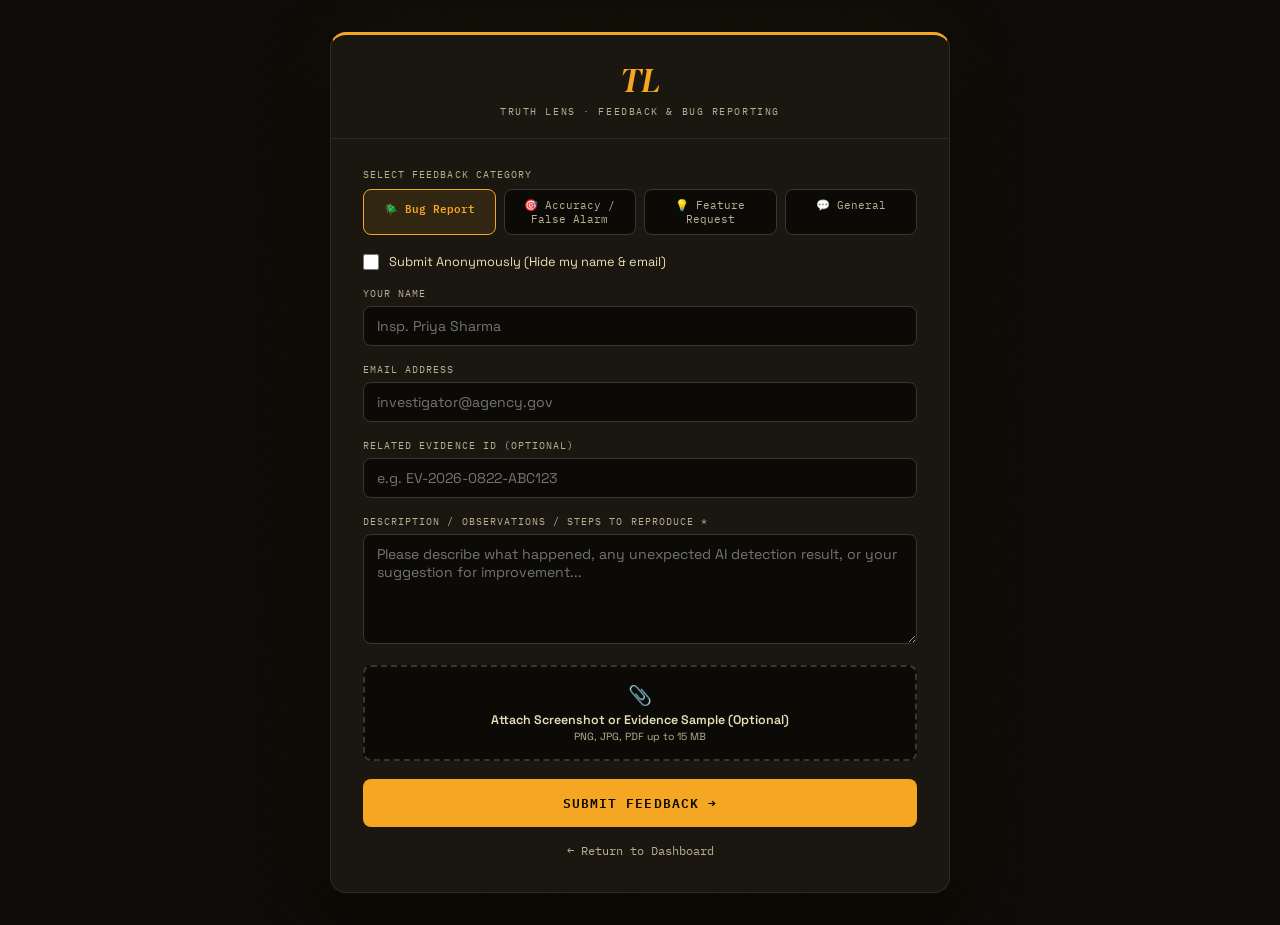
==== app/static/feedback.html @ 5a409f30 "feat(security): Disposable Email Filter, 6-Digit OTP Email Verification, Guest Mode Limitations, Dat" ====
<!DOCTYPE html>
<html lang="en">
<head>
<meta charset="UTF-8">
<meta name="viewport" content="width=device-width, initial-scale=1.0">
<title>Truth Lens · Feedback & Bug Reports</title>
<link rel="preconnect" href="https://fonts.googleapis.com">
<link href="https://fonts.googleapis.com/css2?family=DM+Serif+Display:ital@0;1&family=IBM+Plex+Mono:wght@400;500;600&family=Space+Grotesk:wght@300;400;500;600;700&display=swap" rel="stylesheet">
<style>
*,*::before,*::after{box-sizing:border-box;margin:0;padding:0}
:root{
  --amber:#F5A623;--amber-dim:#C8841A;--cream:#E8DFB8;
  --cream-dim:#B8AF92;--ink:#0C0A06;--ink-mid:#1A1710;
  --ink-light:#2A2620;--phosphor:#39D353;--red:#E05252;
  --mono:'IBM Plex Mono',monospace;--sans:'Space Grotesk',sans-serif;--serif:'DM Serif Display',serif;
}
html,body{min-height:100%;background:var(--ink);color:var(--cream);font-family:var(--sans)}
body{
  display:flex;flex-direction:column;align-items:center;justify-content:center;
  padding:32px 16px;
  background-image:url("data:image/svg+xml,%3Csvg xmlns='http://www.w3.org/2000/svg' width='400' height='400'%3E%3Cfilter id='n'%3E%3CfeTurbulence type='fractalNoise' baseFrequency='0.75' numOctaves='4' stitchTiles='stitch'/%3E%3C/filter%3E%3Crect width='400' height='400' filter='url(%23n)' opacity='0.025'/%3E%3C/svg%3E");
}
.feedback-wrap{
  width:100%;max-width:620px;
  background:var(--ink-mid);border:1px solid #2E2A22;
  border-top:3px solid var(--amber);
  border-radius:16px;overflow:hidden;
  box-shadow:0 0 80px rgba(245,166,35,0.06),0 24px 64px rgba(0,0,0,0.7);
}
.header{padding:28px 32px 20px;border-bottom:1px solid #2E2A22;text-align:center}
.brand{font-family:var(--serif);font-style:italic;font-size:2.2rem;color:var(--amber);line-height:1;margin-bottom:6px}
.subhead{font-family:var(--mono);font-size:0.65rem;color:var(--cream-dim);letter-spacing:0.15em;text-transform:uppercase}
.body{padding:28px 32px 32px}
.cat-group{display:flex;gap:8px;margin-bottom:18px;flex-wrap:wrap}
.cat-pill{
  flex:1;min-width:120px;padding:8px 12px;border:1px solid #3A3530;border-radius:8px;
  background:var(--ink);color:var(--cream-dim);font-family:var(--mono);font-size:0.7rem;
  text-align:center;cursor:pointer;transition:all 0.2s;user-select:none;
}
.cat-pill.active{border-color:var(--amber);background:rgba(245,166,35,0.1);color:var(--amber);font-weight:600}
.field{margin-bottom:16px}
.field label{display:block;font-family:var(--mono);font-size:0.65rem;letter-spacing:0.1em;text-transform:uppercase;color:var(--cream-dim);margin-bottom:6px}
.field input, .field textarea, .field select{
  width:100%;padding:10px 13px;background:var(--ink);border:1px solid #3A3530;
  border-radius:8px;color:var(--cream);font-family:var(--sans);font-size:0.88rem;
  outline:none;transition:border-color 0.2s,box-shadow 0.2s;
}
.field input:focus, .field textarea:focus{border-color:var(--amber);box-shadow:0 0 0 3px rgba(245,166,35,0.1)}
.field textarea{resize:vertical;min-height:110px}
.anon-check{display:flex;align-items:center;gap:10px;margin-bottom:16px;cursor:pointer}
.anon-check input{width:16px;height:16px;accent-color:var(--amber);cursor:pointer}
.anon-check label{font-size:0.8rem;color:var(--cream);cursor:pointer}
.dropzone{
  border:2px dashed #3A3530;border-radius:8px;padding:16px;text-align:center;
  background:var(--ink);cursor:pointer;transition:all 0.2s;margin-bottom:18px;
}
.dropzone:hover{border-color:var(--amber);background:rgba(245,166,35,0.02)}
.btn{
  width:100%;padding:13px;background:var(--amber);color:var(--ink);border:none;
  border-radius:8px;font-family:var(--mono);font-size:0.8rem;font-weight:600;
  letter-spacing:0.08em;text-transform:uppercase;cursor:pointer;transition:all 0.2s;
}
.btn:hover{background:var(--amber-dim);transform:translateY(-1px);box-shadow:0 4px 16px rgba(245,166,35,0.25)}
.btn:disabled{opacity:0.5;cursor:not-allowed;transform:none;box-shadow:none}
.btn-back{
  display:inline-block;margin-top:16px;color:var(--cream-dim);font-family:var(--mono);
  font-size:0.72rem;text-decoration:none;transition:color 0.2s;
}
.btn-back:hover{color:var(--amber)}
.msg-box{padding:12px 16px;border-radius:8px;margin-bottom:16px;font-size:0.82rem;display:none}
.msg-ok{background:rgba(57,211,83,0.1);border:1px solid rgba(57,211,83,0.3);color:var(--phosphor)}
.msg-err{background:rgba(224,82,82,0.1);border:1px solid rgba(224,82,82,0.3);color:#E08282}
</style>
</head>
<body>

<div class="feedback-wrap">
  <div class="header">
    <div class="brand">TL</div>
    <div class="subhead">Truth Lens &middot; Feedback &amp; Bug Reporting</div>
  </div>
  <div class="body">
    <div class="msg-box msg-ok" id="msg-ok"></div>
    <div class="msg-box msg-err" id="msg-err"></div>

    <form id="feedback-form" onsubmit="submitFeedback(event)">
      <div style="font-family:var(--mono);font-size:0.65rem;letter-spacing:0.1em;text-transform:uppercase;color:var(--cream-dim);margin-bottom:8px">
        Select Feedback Category
      </div>
      <div class="cat-group">
        <div class="cat-pill active" onclick="selectCat(this, 'BUG_REPORT')">🪲 Bug Report</div>
        <div class="cat-pill" onclick="selectCat(this, 'ACCURACY_OBSERVATION')">🎯 Accuracy / False Alarm</div>
        <div class="cat-pill" onclick="selectCat(this, 'FEATURE_REQUEST')">💡 Feature Request</div>
        <div class="cat-pill" onclick="selectCat(this, 'GENERAL_FEEDBACK')">💬 General</div>
      </div>
      <input type="hidden" id="category" value="BUG_REPORT">

      <div class="anon-check">
        <input type="checkbox" id="is-anon" onchange="toggleAnon(this.checked)">
        <label for="is-anon">Submit Anonymously (Hide my name &amp; email)</label>
      </div>

      <div id="ident-fields">
        <div class="field">
          <label>Your Name</label>
          <input type="text" id="fb-name" placeholder="Insp. Priya Sharma">
        </div>
        <div class="field">
          <label>Email Address</label>
          <input type="email" id="fb-email" placeholder="investigator@agency.gov">
        </div>
      </div>

      <div class="field">
        <label>Related Evidence ID (Optional)</label>
        <input type="text" id="fb-ev-id" placeholder="e.g. EV-2026-0822-ABC123">
      </div>

      <div class="field">
        <label>Description / Observations / Steps to Reproduce *</label>
        <textarea id="fb-desc" required placeholder="Please describe what happened, any unexpected AI detection result, or your suggestion for improvement..."></textarea>
      </div>

      <div class="dropzone" onclick="document.getElementById('fb-file').click()">
        <div style="font-size:1.2rem;margin-bottom:4px;">📎</div>
        <div style="font-size:0.78rem;color:var(--cream);font-weight:600;" id="file-label">Attach Screenshot or Evidence Sample (Optional)</div>
        <div style="font-size:0.65rem;color:var(--cream-dim);margin-top:2px;">PNG, JPG, PDF up to 15 MB</div>
        <input type="file" id="fb-file" style="display:none" onchange="handleFile(event)">
      </div>

      <button type="submit" class="btn" id="btn-submit">Submit Feedback &rarr;</button>
    </form>

    <div style="text-align:center;">
      <a href="/" class="btn-back">&larr; Return to Dashboard</a>
    </div>
  </div>
</div>

<script>
let selectedFile = null;

// Pre-fill Evidence ID from URL query param if present
const urlParams = new URLSearchParams(window.location.search);
if (urlParams.get("evidence_id")) {
  document.getElementById("fb-ev-id").value = urlParams.get("evidence_id");
}

function selectCat(el, cat) {
  document.querySelectorAll(".cat-pill").forEach(p => p.classList.remove("active"));
  el.classList.add("active");
  document.getElementById("category").value = cat;
}

function toggleAnon(isAnon) {
  const fields = document.getElementById("ident-fields");
  if (fields) fields.style.display = isAnon ? "none" : "block";
}

function handleFile(e) {
  if (e.target.files && e.target.files[0]) {
    selectedFile = e.target.files[0];
    document.getElementById("file-label").textContent = "✓ Attached: " + selectedFile.name;
  }
}

async function submitFeedback(e) {
  e.preventDefault();
  const btn = document.getElementById("btn-submit");
  const msgOk = document.getElementById("msg-ok");
  const msgErr = document.getElementById("msg-err");

  msgOk.style.display = "none";
  msgErr.style.display = "none";
  btn.disabled = true;
  btn.textContent = "Submitting...";

  const isAnon = document.getElementById("is-anon").checked;
  const formData = new FormData();
  formData.append("category", document.getElementById("category").value);
  formData.append("is_anonymous", isAnon ? "true" : "false");
  formData.append("name", isAnon ? "Anonymous" : (document.getElementById("fb-name").value || "Anonymous Investigator"));
  formData.append("email", isAnon ? "" : (document.getElementById("fb-email").value || ""));
  formData.append("evidence_id", document.getElementById("fb-ev-id").value || "");
  formData.append("description", document.getElementById("fb-desc").value);
  formData.append("rating", "5");

  if (selectedFile) {
    formData.append("attachment", selectedFile);
  }

  try {
    const res = await fetch("/api/feedback", {
      method: "POST",
      body: formData
    });

    const data = await res.json();
    if (!res.ok) {
      msgErr.textContent = data.detail || "Submission failed.";
      msgErr.style.display = "block";
      btn.disabled = false;
      btn.textContent = "Submit Feedback →";
      return;
    }

    msgOk.innerHTML = `<strong>Feedback Received (${data.feedback_id})!</strong><br>${data.message}`;
    msgOk.style.display = "block";
    document.getElementById("feedback-form").reset();
    document.getElementById("file-label").textContent = "Attach Screenshot or Evidence Sample (Optional)";
    selectedFile = null;
    btn.textContent = "✓ Submitted Successfully";
  } catch (err) {
    msgErr.textContent = "Network error: " + err;
    msgErr.style.display = "block";
    btn.disabled = false;
    btn.textContent = "Submit Feedback →";
  }
}
</script>
</body>
</html>
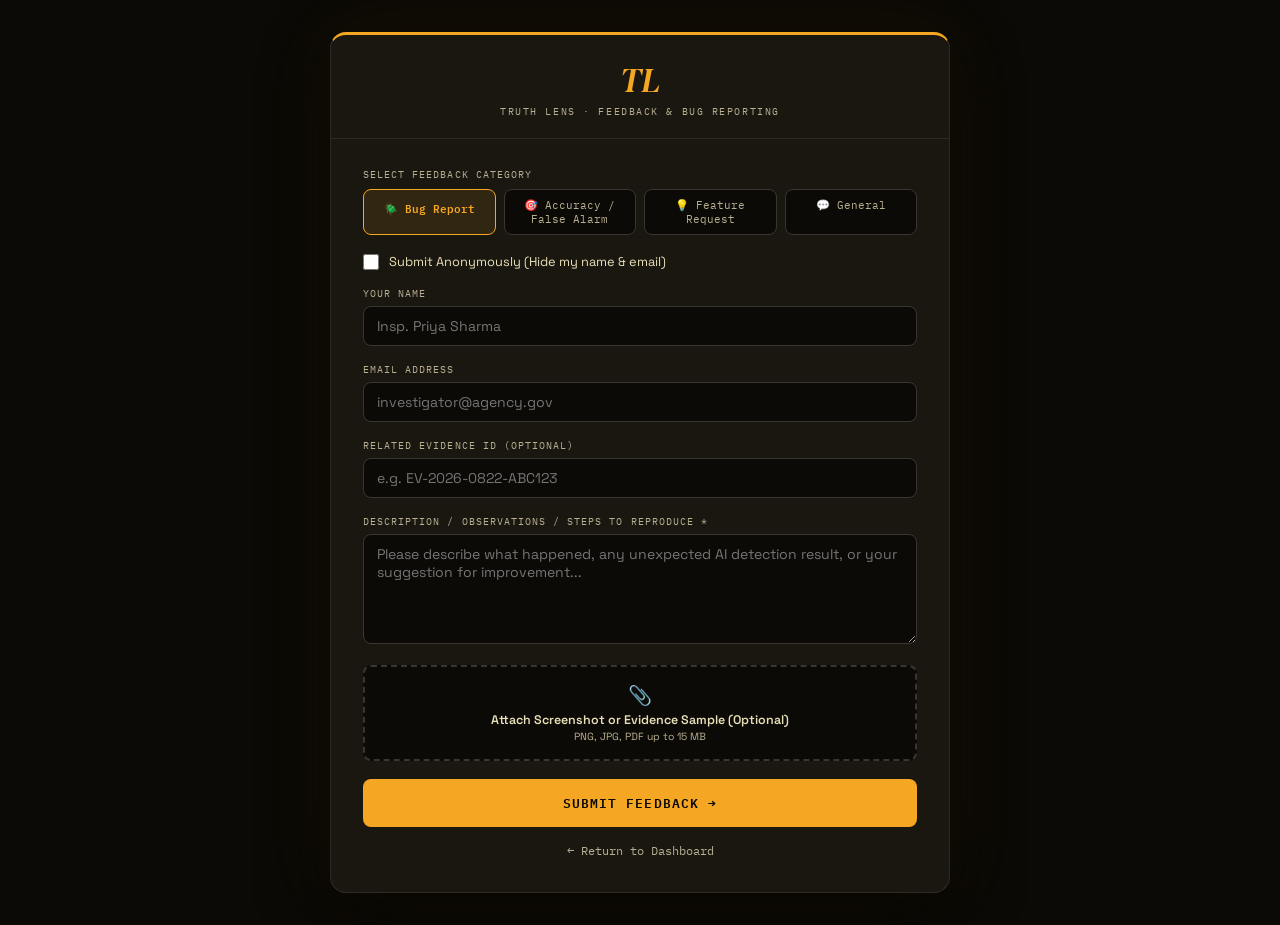
==== commit 18b19fe9: "feat(ui+core): simplify UI to 5 clean tabs, modernize darkroom design & harden signal math (Round 3)" ====
--- a/app/static/feedback.html
+++ b/app/static/feedback.html
@@ -18,7 +18,6 @@
 body{
   display:flex;flex-direction:column;align-items:center;justify-content:center;
   padding:32px 16px;
-  background-image:url("data:image/svg+xml,%3Csvg xmlns='http://www.w3.org/2000/svg' width='400' height='400'%3E%3Cfilter id='n'%3E%3CfeTurbulence type='fractalNoise' baseFrequency='0.75' numOctaves='4' stitchTiles='stitch'/%3E%3C/filter%3E%3Crect width='400' height='400' filter='url(%23n)' opacity='0.025'/%3E%3C/svg%3E");
 }
 .feedback-wrap{
   width:100%;max-width:620px;
